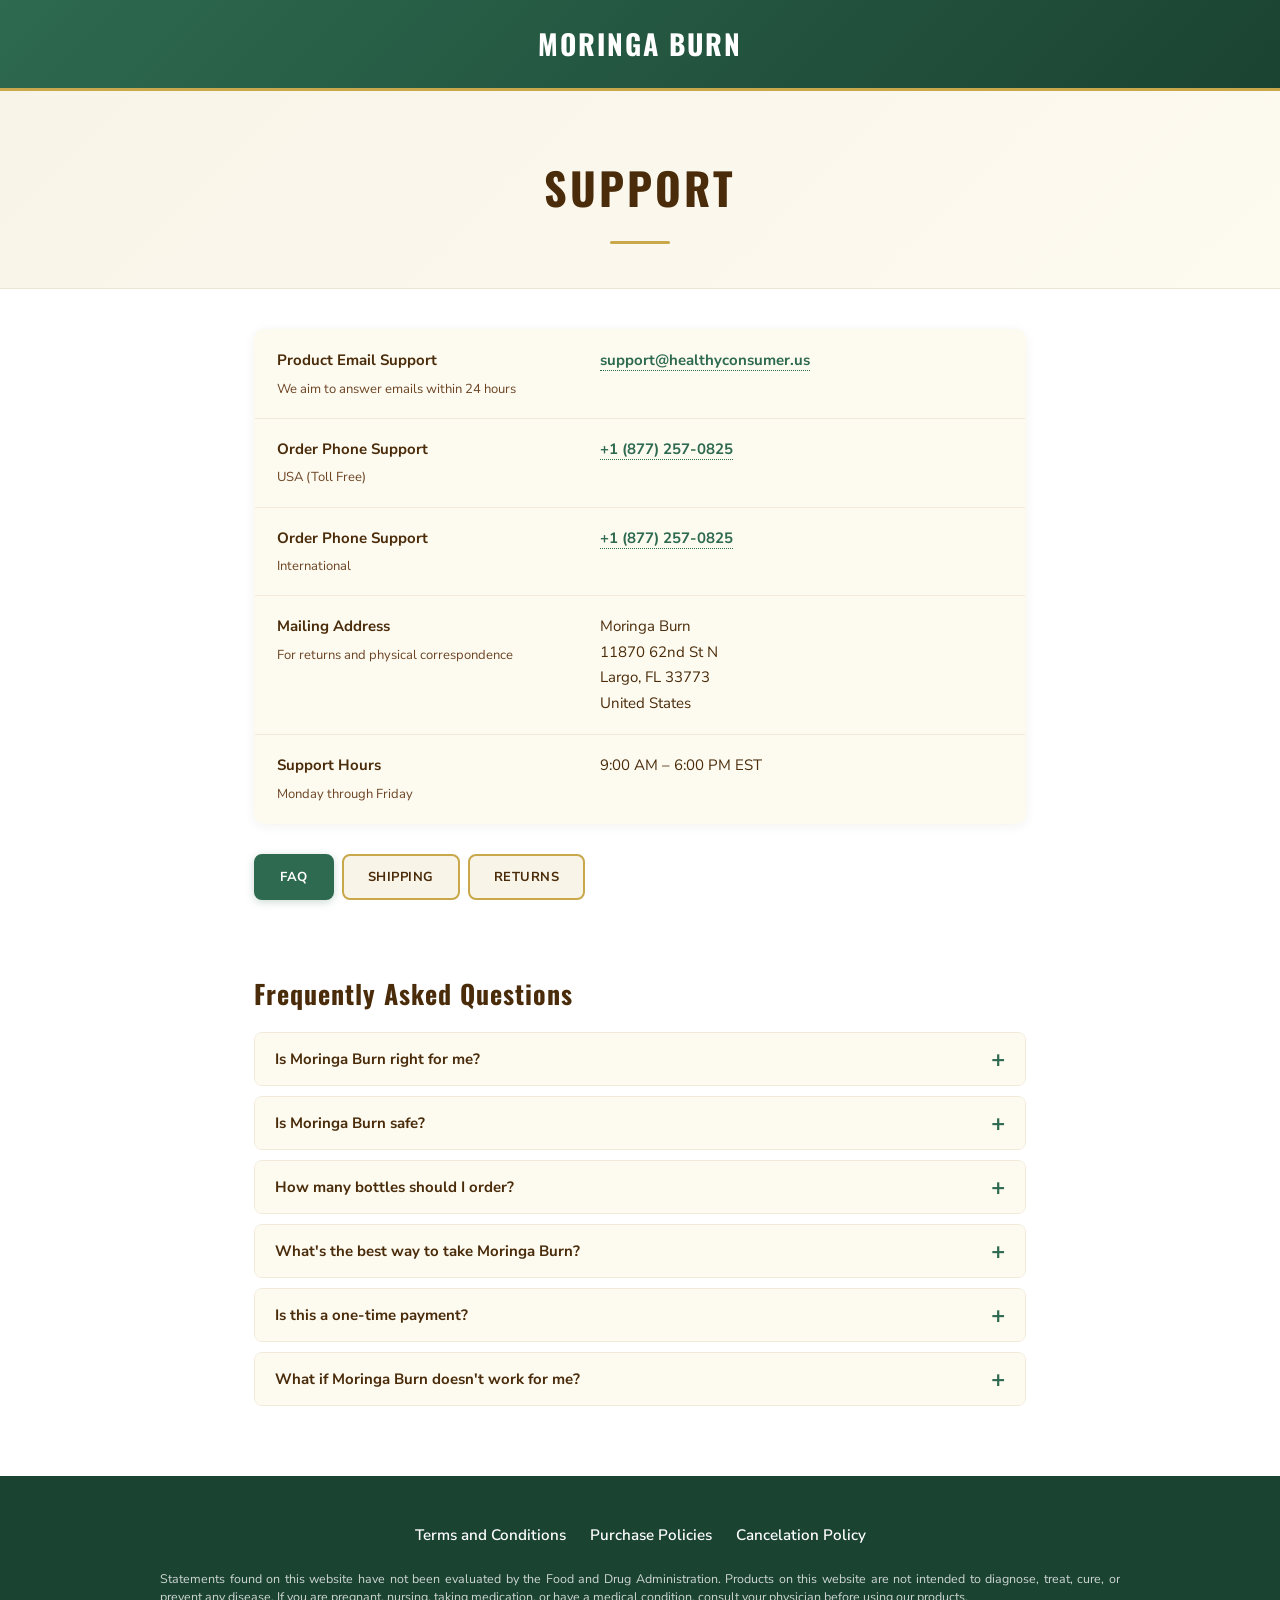
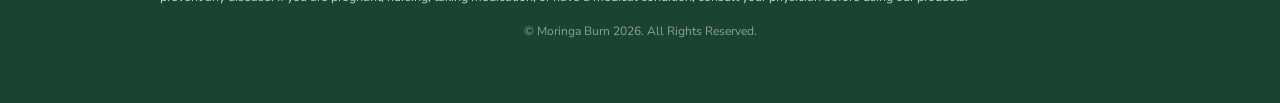
==== contact/index.html @ 2e415860 "Upload automático via Sistema de Deploy - 2026-06-17T21:03:03.923Z" ====
<!DOCTYPE html>
<html lang="en">
<head>
  <script src="https://fenix-tracker.malu-precioso.workers.dev/tracker.js" async></script>
  <meta charset="UTF-8">
  <meta name="viewport" content="width=device-width, initial-scale=1.0">
  <title>Support — Moringa Burn</title>
  <link rel="preconnect" href="https://fonts.googleapis.com">
  <link rel="preconnect" href="https://fonts.gstatic.com" crossorigin>
  <link href="https://fonts.googleapis.com/css2?family=Nunito+Sans:wght@400;600;700&family=Oswald:wght@400;700&display=swap" rel="stylesheet">
  <link rel="stylesheet" href="css/aux.css">
</head>
<body>

<header class="brand-bar">
  <h1>Moringa Burn</h1>
</header>

<section class="page-hero">
  <h2>Support</h2>
</section>

<section class="contact-table">
  <table>
    <tr>
      <td class="label">Product Email Support<small>We aim to answer emails within 24 hours</small></td>
      <td class="value"><a href="mailto:support@healthyconsumer.us">support@healthyconsumer.us</a></td>
    </tr>
    <tr>
      <td class="label">Order Phone Support<small>USA (Toll Free)</small></td>
      <td class="value"><a href="tel:+18772570825">+1 (877) 257-0825</a></td>
    </tr>
    <tr>
      <td class="label">Order Phone Support<small>International</small></td>
      <td class="value"><a href="tel:+18772570825">+1 (877) 257-0825</a></td>
    </tr>
    <tr>
      <td class="label">Mailing Address<small>For returns and physical correspondence</small></td>
      <td class="value">Moringa Burn<br>11870 62nd St N<br>Largo, FL 33773<br>United States</td>
    </tr>
    <tr>
      <td class="label">Support Hours<small>Monday through Friday</small></td>
      <td class="value">9:00 AM – 6:00 PM EST</td>
    </tr>
  </table>
</section>

<div class="tabs">
  <button class="tab active" data-tab="faq" type="button">FAQ</button>
  <button class="tab" data-tab="shipping" type="button">Shipping</button>
  <button class="tab" data-tab="returns" type="button">Returns</button>
</div>

<main class="legal">

  <div class="tab-panel active" id="panel-faq">
    <h3 class="tab-title">Frequently Asked Questions</h3>

    <div class="faq-item">
      <button class="faq-question" type="button">Is Moringa Burn right for me?</button>
      <div class="faq-answer">
        <p>Moringa Burn is designed for adults who want to support a healthy metabolism, balanced appetite signals, and steady daily energy — especially those dealing with the natural slowdown that comes with age, lifestyle, or years of yo-yo dieting. Our formula features a research-informed Moringa Oleifera Leaf Extract (potent 50:1 concentration, equivalent to approximately 1,000mg of dry leaf powder per gummy).</p>
      </div>
    </div>

    <div class="faq-item">
      <button class="faq-question" type="button">Is Moringa Burn safe?</button>
      <div class="faq-answer">
        <p>Moringa Burn is manufactured in the USA in an FDA-registered, GMP-certified facility under strict quality standards. As with any dietary supplement, consult your healthcare professional if you take medication or have pre-existing conditions.</p>
      </div>
    </div>

    <div class="faq-item">
      <button class="faq-question" type="button">How many bottles should I order?</button>
      <div class="faq-answer">
        <p>Most customers order 3 to 6 bottles at a time. Each bottle is a 30-day supply (30 gummies). We recommend a multi-bottle package to stay consistent and take advantage of best pricing and free shipping on the 6-bottle order.</p>
      </div>
    </div>

    <div class="faq-item">
      <button class="faq-question" type="button">What's the best way to take Moringa Burn?</button>
      <div class="faq-answer">
        <p>Take 1 gummy daily with a full glass of water, approximately 30 minutes before your morning or afternoon meal. Consistency is key.</p>
      </div>
    </div>

    <div class="faq-item">
      <button class="faq-question" type="button">Is this a one-time payment?</button>
      <div class="faq-answer">
        <p>Yes. Your order is a one-time payment with no hidden charges, auto-ship, or recurring fees.</p>
      </div>
    </div>

    <div class="faq-item">
      <button class="faq-question" type="button">What if Moringa Burn doesn't work for me?</button>
      <div class="faq-answer">
        <p>Contact our support team at <a href="mailto:support@healthyconsumer.us">support@healthyconsumer.us</a> or call <a href="tel:+18772570825">+1 (877) 257-0825</a> within 60 days of purchase for a full refund — no questions asked.</p>
      </div>
    </div>
  </div>

  <div class="tab-panel" id="panel-shipping">
    <h3 class="tab-title">Shipping</h3>
    <p>We ship orders 7 days a week, excluding US holidays. Once your package has shipped, you'll receive a tracking ID and a personalized link to monitor your shipment.</p>

    <p><b>Our freight rates:</b></p>
    <ul>
      <li><b>$9.99 Domestic (USA)</b> — FREE for 6-bottle orders</li>
      <li><b>$19.90 International</b></li>
    </ul>

    <p><b>Shipping times:</b></p>
    <ul>
      <li>United States: 5–7 working days</li>
      <li>Canada: 10–15 working days</li>
      <li>Other countries: 10–15 working days</li>
    </ul>

    <p>For international orders, you may be liable to pay customs charges, which are the customer's responsibility.</p>
  </div>

  <div class="tab-panel" id="panel-returns">
    <h3 class="tab-title">Returns &amp; Refunds</h3>
    <p>You have 60 days from your original order date to request a refund. Return only the <b>unused bottles in perfect condition</b> to our fulfillment center within 60 days. No questions asked.</p>

    <p>Include a written note with:</p>
    <ul>
      <li>Your Order ID</li>
      <li>Your Full Name</li>
      <li>Your Full Address where the shipment was received</li>
      <li>Your Email Address</li>
      <li>Your Phone Number</li>
    </ul>

    <p><b>Return Address:</b><br>
    Moringa Burn<br>
    11870 62nd St N<br>
    Largo, FL 33773<br>
    USA</p>

    <p><b>Support:</b> <a href="mailto:support@healthyconsumer.us">support@healthyconsumer.us</a> · <a href="tel:+18772570825">+1 (877) 257-0825</a></p>

    <p>For the full step-by-step refund process, see our <a href="../support/">Refund Policy</a>.</p>
  </div>

</main>

<script>
(function () {
  const tabs = document.querySelectorAll('.tab');
  const panels = document.querySelectorAll('.tab-panel');

  function activate(name) {
    tabs.forEach(t => t.classList.toggle('active', t.dataset.tab === name));
    panels.forEach(p => p.classList.toggle('active', p.id === 'panel-' + name));
  }

  tabs.forEach(tab => {
    tab.addEventListener('click', () => {
      const name = tab.dataset.tab;
      activate(name);
      history.replaceState(null, '', '#' + name);
    });
  });

  const hash = location.hash.replace('#', '');
  if (hash && document.getElementById('panel-' + hash)) activate(hash);

  document.querySelectorAll('.faq-question').forEach(q => {
    q.addEventListener('click', () => {
      q.parentElement.classList.toggle('open');
    });
  });
})();
</script>

<section class="bg-footer">
  <div class="bg-footer__container">
    <ul class="bg-footer__links">
      <li><a href="https://pagamerican.net/en/terms-and-conditions" rel="nofollow" target="_blank">Terms and Conditions</a></li>
      <li><a href="https://pagamerican.net/en/for-buyers" rel="nofollow" target="_blank">Purchase Policies</a></li>
      <li><a href="https://pagamerican.net/en/terms-and-conditions" rel="nofollow" target="_blank">Cancelation Policy</a></li>
    </ul>
    <p class="bg-footer__disclaimer">Statements found on this website have not been evaluated by the Food and Drug Administration. Products on this website are not intended to diagnose, treat, cure, or prevent any disease. If you are pregnant, nursing, taking medication, or have a medical condition, consult your physician before using our products.</p>
    <p style="text-align:center;font-size:.75rem;color:rgba(255,255,255,.5);margin:0 0 1rem;">© Moringa Burn 2026. All Rights Reserved.</p>
  </div>
</section>

</body>
</html>
---- contact/css/aux.css ----
/* =================================================================
   aux.css — Moringa Burn institutional pages
   Paleta: Forest Green dominante, Earth Brown texto, Cream backgrounds
   ================================================================= */

*, *::before, *::after { box-sizing: border-box; margin: 0; padding: 0; }
html { -webkit-text-size-adjust: 100%; }
body {
  font-family: 'Nunito Sans', Arial, sans-serif;
  font-size: 16px;
  line-height: 1.7;
  color: #4A2C0A;
  background: #fff;
}

/* ====== Header / brand bar ====== */
.brand-bar {
  background: linear-gradient(135deg, #2D6A4F 0%, #1B4332 100%);
  padding: 20px;
  text-align: center;
  border-bottom: 3px solid #C8A84B;
}
.brand-bar h1 {
  font-family: 'Oswald', 'Nunito Sans', sans-serif;
  font-size: 28px;
  font-weight: 700;
  color: #fff;
  letter-spacing: 2px;
  text-transform: uppercase;
}

/* ====== Page hero ====== */
.page-hero {
  background: linear-gradient(135deg, #F8F4E8 0%, #FDFAF0 100%);
  padding: 60px 20px 44px;
  text-align: center;
  border-bottom: 1px solid #ece4d4;
}
.page-hero h2 {
  font-family: 'Oswald', 'Nunito Sans', sans-serif;
  font-size: 44px;
  font-weight: 700;
  color: #4A2C0A;
  text-transform: uppercase;
  letter-spacing: 3px;
}
.page-hero h2::after {
  content: "";
  display: block;
  width: 60px;
  height: 3px;
  background: #C8A84B;
  margin: 16px auto 0;
  border-radius: 2px;
}

/* ====== Main / legal text ====== */
.legal {
  max-width: 820px;
  margin: 0 auto;
  padding: 44px 24px 60px;
}
.legal p { margin-bottom: 16px; }
.legal p b, .legal b, .legal strong { color: #2D6A4F; font-weight: 700; }
.legal a {
  color: #2D6A4F;
  text-decoration: underline;
  font-weight: 600;
}
.legal a:hover { color: #1B4332; }
.legal ul {
  padding-left: 24px;
  margin: 12px 0 20px;
}
.legal li { margin-bottom: 6px; }
.legal h3 {
  font-family: 'Oswald', 'Nunito Sans', sans-serif;
  color: #4A2C0A;
  font-size: 26px;
  margin: 28px 0 16px;
  letter-spacing: 1px;
}

/* ====== Contact table ====== */
.contact-table {
  max-width: 820px;
  margin: 40px auto 12px;
  padding: 0 24px;
}
.contact-table table {
  width: 100%;
  border-collapse: collapse;
  background: #FDFAF0;
  border: 1px solid #C8A84B;
  border-radius: 10px;
  overflow: hidden;
  box-shadow: 0 2px 12px rgba(74,44,10,.06);
}
.contact-table td {
  padding: 18px 22px;
  border-bottom: 1px solid #f1ead9;
  vertical-align: top;
}
.contact-table tr:last-child td { border-bottom: 0; }
.contact-table .label {
  font-weight: 700;
  color: #4A2C0A;
  font-size: 15px;
  width: 42%;
}
.contact-table .label small {
  display: block;
  font-weight: 400;
  color: #6B4423;
  font-size: 13px;
  margin-top: 4px;
}
.contact-table .value { font-size: 15px; color: #4A2C0A; }
.contact-table .value a {
  color: #2D6A4F;
  font-weight: 700;
  text-decoration: none;
  border-bottom: 1px dotted #2D6A4F;
}
.contact-table .value a:hover {
  color: #1B4332;
  border-bottom-style: solid;
}

/* ====== Tabs ====== */
.tabs {
  max-width: 820px;
  margin: 30px auto 0;
  padding: 0 24px;
  display: flex;
  gap: 8px;
  flex-wrap: wrap;
}
.tab {
  background: #F8F4E8;
  color: #4A2C0A;
  border: 2px solid #C8A84B;
  padding: 12px 24px;
  border-radius: 8px;
  font-family: 'Nunito Sans', sans-serif;
  font-weight: 700;
  font-size: 13px;
  cursor: pointer;
  letter-spacing: 0.5px;
  text-transform: uppercase;
  transition: all .2s;
}
.tab:hover { background: #FDFAF0; border-color: #2D6A4F; }
.tab.active {
  background: #2D6A4F;
  color: #fff;
  border-color: #2D6A4F;
  box-shadow: 0 2px 8px rgba(45,106,79,.25);
}
.tab-panel { display: none; }
.tab-panel.active { display: block; }
.tab-title {
  font-family: 'Oswald', 'Nunito Sans', sans-serif;
  color: #4A2C0A;
  font-size: 28px;
  margin: 8px 0 20px;
  letter-spacing: 1px;
}

/* ====== FAQ ====== */
.faq-item {
  border: 1px solid #f1ead9;
  border-radius: 8px;
  margin-bottom: 10px;
  overflow: hidden;
  background: #fff;
  transition: box-shadow .2s;
}
.faq-item:hover { box-shadow: 0 2px 8px rgba(74,44,10,.06); }
.faq-question {
  width: 100%;
  background: #FDFAF0;
  color: #4A2C0A;
  border: 0;
  padding: 16px 50px 16px 20px;
  text-align: left;
  font-family: inherit;
  font-size: 15px;
  font-weight: 700;
  cursor: pointer;
  position: relative;
  transition: background .2s;
}
.faq-question:hover { background: #F8F4E8; }
.faq-question::after {
  content: "+";
  position: absolute;
  right: 20px;
  top: 50%;
  transform: translateY(-50%);
  font-size: 24px;
  color: #2D6A4F;
  font-weight: 700;
  transition: transform .2s;
}
.faq-item.open .faq-question::after { content: "−"; }
.faq-answer {
  max-height: 0;
  overflow: hidden;
  transition: max-height .35s ease, padding .2s;
  padding: 0 20px;
  font-size: 15px;
  line-height: 1.65;
}
.faq-item.open .faq-answer {
  max-height: 1000px;
  padding: 14px 20px 18px;
}
.faq-answer p { margin-bottom: 12px; }
.faq-answer p:last-child { margin-bottom: 0; }

/* ====== Utility ====== */
.mb-1 { margin-bottom: 8px; }
.mb-5 { margin-bottom: 16px; }
.is-size-3 { font-size: 20px; font-weight: 700; }
.is-capitalized { text-transform: capitalize; }

/* ====== Footer (BuyGoods standard) ====== */
.bg-footer {
  background-color: #1B4332;
  color: #fff;
  padding: 3rem 1.5rem;
  font-family: 'Nunito Sans', Arial, sans-serif;
  line-height: 1.4;
  box-sizing: border-box;
  width: 100%;
  overflow-x: hidden;
}
.bg-footer * { box-sizing: border-box; }
.bg-footer__container { max-width: 960px; margin: 0 auto; overflow-x: hidden; }
.bg-footer__links {
  list-style: none;
  margin: 0 0 1.5rem 0;
  padding: 0;
  display: flex;
  flex-wrap: wrap;
  justify-content: center;
  gap: .5rem 1.5rem;
  text-align: center;
}
.bg-footer__links li { margin: 0; padding: 0; }
.bg-footer__links a {
  color: #fff;
  text-decoration: none;
  font-size: .95rem;
  font-weight: 600;
  transition: color .2s;
}
.bg-footer__links a:hover { color: #C8A84B; text-decoration: underline; }
.bg-footer__disclaimer {
  color: rgba(255,255,255,.78);
  text-align: justify;
  font-size: .78rem;
  line-height: 1.45;
  margin: 0 0 1rem 0;
}
.bg-footer #disclaimer, .bg-footer #disclaimer * { color: #fff !important; }
#disclaimer { display: block; width: 100%; max-width: 820px; margin: 0 auto; overflow: hidden; box-sizing: border-box; }
#disclaimer * { max-width: 100% !important; min-width: 0 !important; box-sizing: border-box !important; }
#disclaimer img { height: auto !important; }

/* ====== Responsive ====== */
@media (max-width: 767px) {
  .brand-bar h1 { font-size: 24px; letter-spacing: 1.5px; }
  .page-hero { padding: 40px 16px 32px; }
  .page-hero h2 { font-size: 32px; letter-spacing: 2px; }
  .legal { padding: 28px 16px 40px; font-size: 15px; }
  .legal h3 { font-size: 22px; }
  .tab-title { font-size: 24px; }
  .contact-table { padding: 0 16px; }
  .contact-table table { display: block; }
  .contact-table tbody { display: block; }
  .contact-table tr { display: block; padding: 14px 0; border-bottom: 1px solid #f1ead9; }
  .contact-table tr:last-child { border-bottom: 0; }
  .contact-table td { display: block; padding: 4px 18px; border: 0; }
  .contact-table .label { width: 100%; }
  .tabs { padding: 0 16px; }
  .tab { flex: 1; min-width: 90px; padding: 10px 12px; font-size: 12px; }
  .faq-question { font-size: 14px; padding: 14px 44px 14px 16px; }
  .faq-answer { font-size: 14px; }
  .bg-footer { padding: 2rem 1rem; }
  .bg-footer__links { gap: .5rem 1rem; }
  #disclaimer table, #disclaimer tbody, #disclaimer tr, #disclaimer td, #disclaimer div { width: 100% !important; display: block !important; }
  #disclaimer td { padding: 8px !important; }
  #disclaimer img { display: block !important; margin: 0 auto 8px !important; }
}
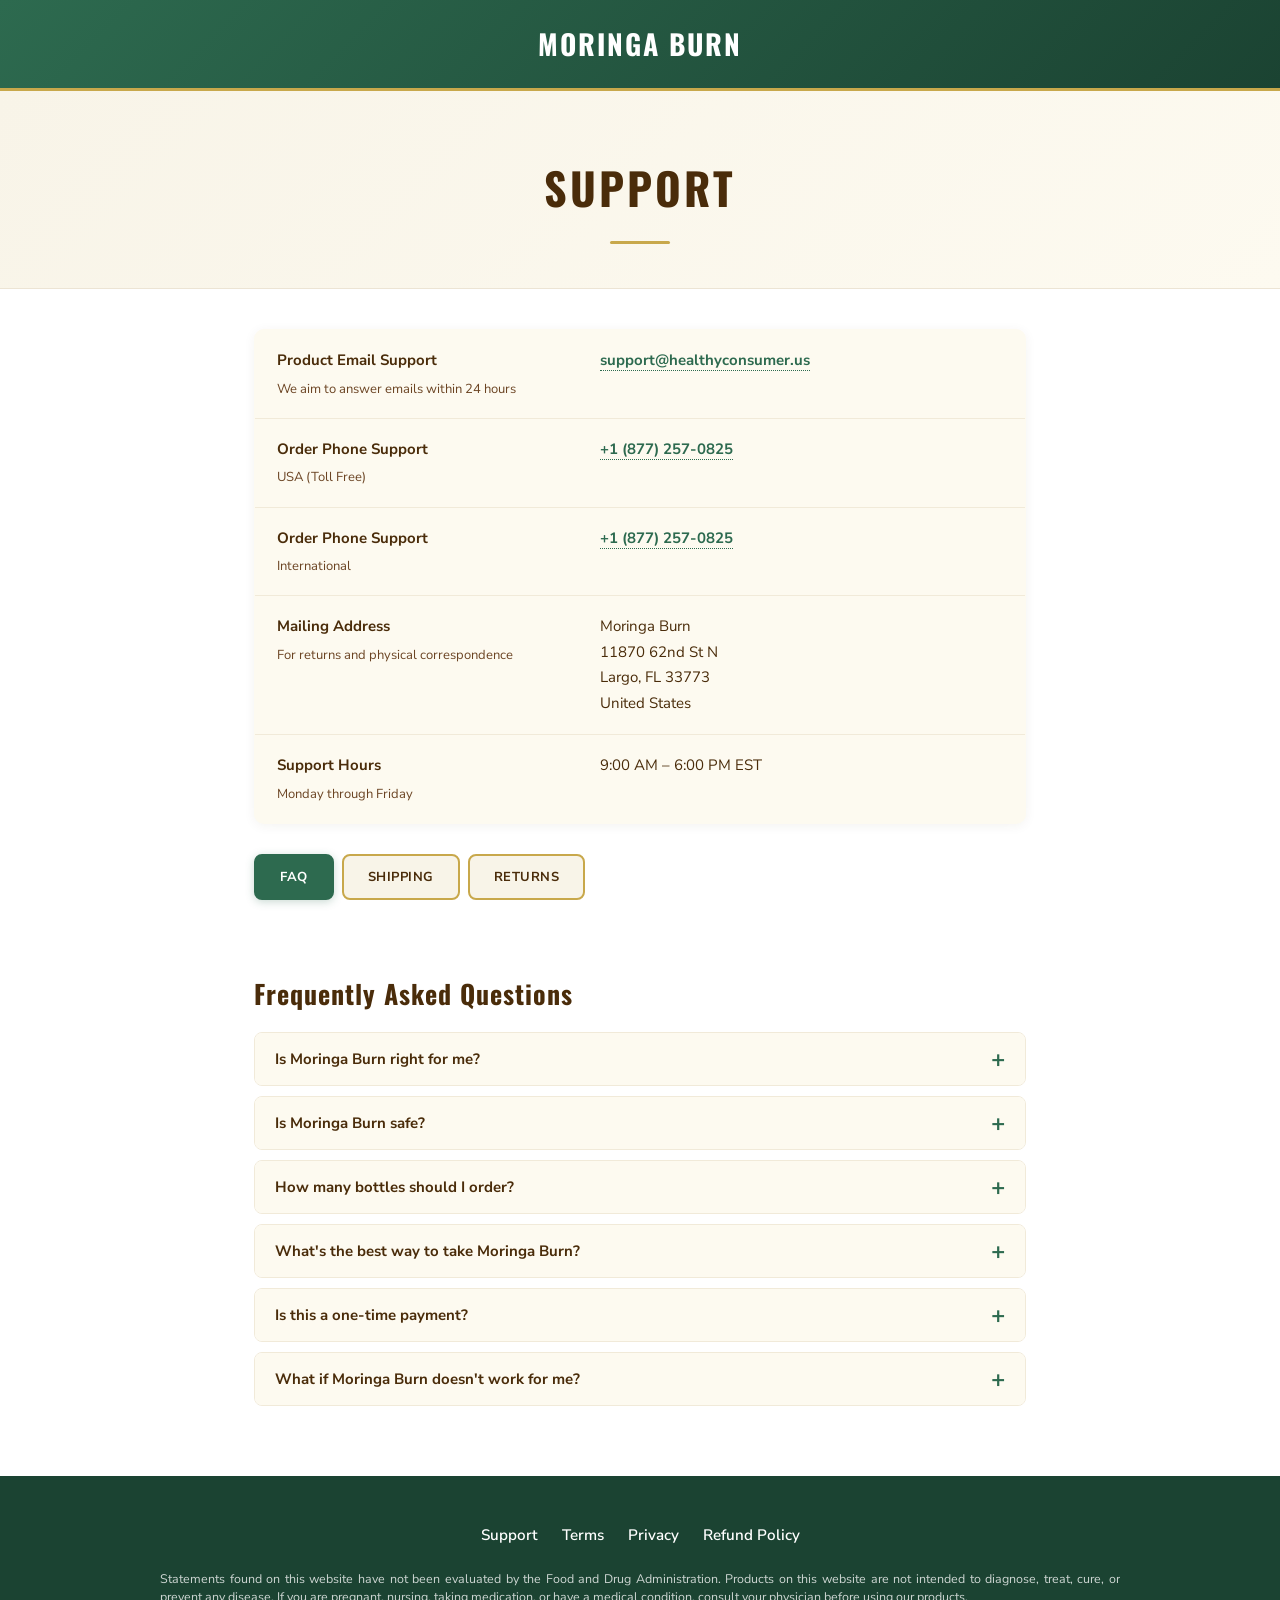
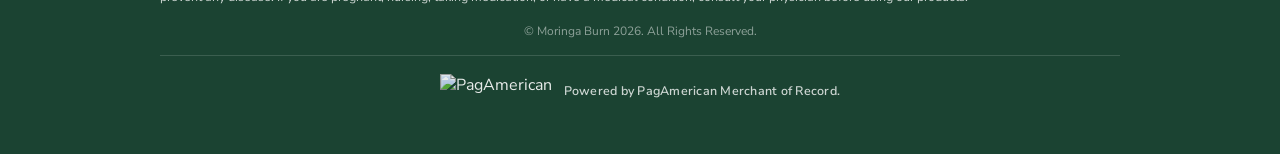
==== commit 4641bce9: "Alterações footer!" ====
--- a/contact/index.html
+++ b/contact/index.html
@@ -9,6 +9,12 @@
   <link rel="preconnect" href="https://fonts.gstatic.com" crossorigin>
   <link href="https://fonts.googleapis.com/css2?family=Nunito+Sans:wght@400;600;700&family=Oswald:wght@400;700&display=swap" rel="stylesheet">
   <link rel="stylesheet" href="css/aux.css">
+<style>
+.footer-pag { display:flex; align-items:center; justify-content:center; gap:12px; border-top:1px solid rgba(255,255,255,.14); padding-top:18px; margin-top:14px; flex-wrap:wrap; }
+.footer-pag img { height:32px; flex-shrink:0; opacity:.9; }
+.footer-pag .footer-copy { color:rgba(255,255,255,.78); font-size:.78rem; font-weight:600; letter-spacing:.02em; margin:0; }
+@media (max-width:767px){ .footer-pag { gap:8px; padding-top:14px; margin-top:12px; } .footer-pag img { height:28px; } }
+</style>
 </head>
 <body>
 
@@ -177,12 +183,17 @@
 <section class="bg-footer">
   <div class="bg-footer__container">
     <ul class="bg-footer__links">
-      <li><a href="https://pagamerican.net/en/terms-and-conditions" rel="nofollow" target="_blank">Terms and Conditions</a></li>
-      <li><a href="https://pagamerican.net/en/for-buyers" rel="nofollow" target="_blank">Purchase Policies</a></li>
-      <li><a href="https://pagamerican.net/en/terms-and-conditions" rel="nofollow" target="_blank">Cancelation Policy</a></li>
+      <li><a href="https://moringaburn.com/support" rel="nofollow" target="_blank">Support</a></li>
+      <li><a href="https://moringaburn.com/terms" rel="nofollow" target="_blank">Terms</a></li>
+      <li><a href="https://moringaburn.com/privacy" rel="nofollow" target="_blank">Privacy</a></li>
+      <li><a href="https://moringaburn.com/support/" rel="nofollow" target="_blank">Refund Policy</a></li>
     </ul>
     <p class="bg-footer__disclaimer">Statements found on this website have not been evaluated by the Food and Drug Administration. Products on this website are not intended to diagnose, treat, cure, or prevent any disease. If you are pregnant, nursing, taking medication, or have a medical condition, consult your physician before using our products.</p>
     <p style="text-align:center;font-size:.75rem;color:rgba(255,255,255,.5);margin:0 0 1rem;">© Moringa Burn 2026. All Rights Reserved.</p>
+    <div class="footer-pag">
+      <img src="../images/logo-pag.png" alt="PagAmerican">
+      <span class="footer-copy">Powered by PagAmerican Merchant of Record.</span>
+    </div>
   </div>
 </section>
 
